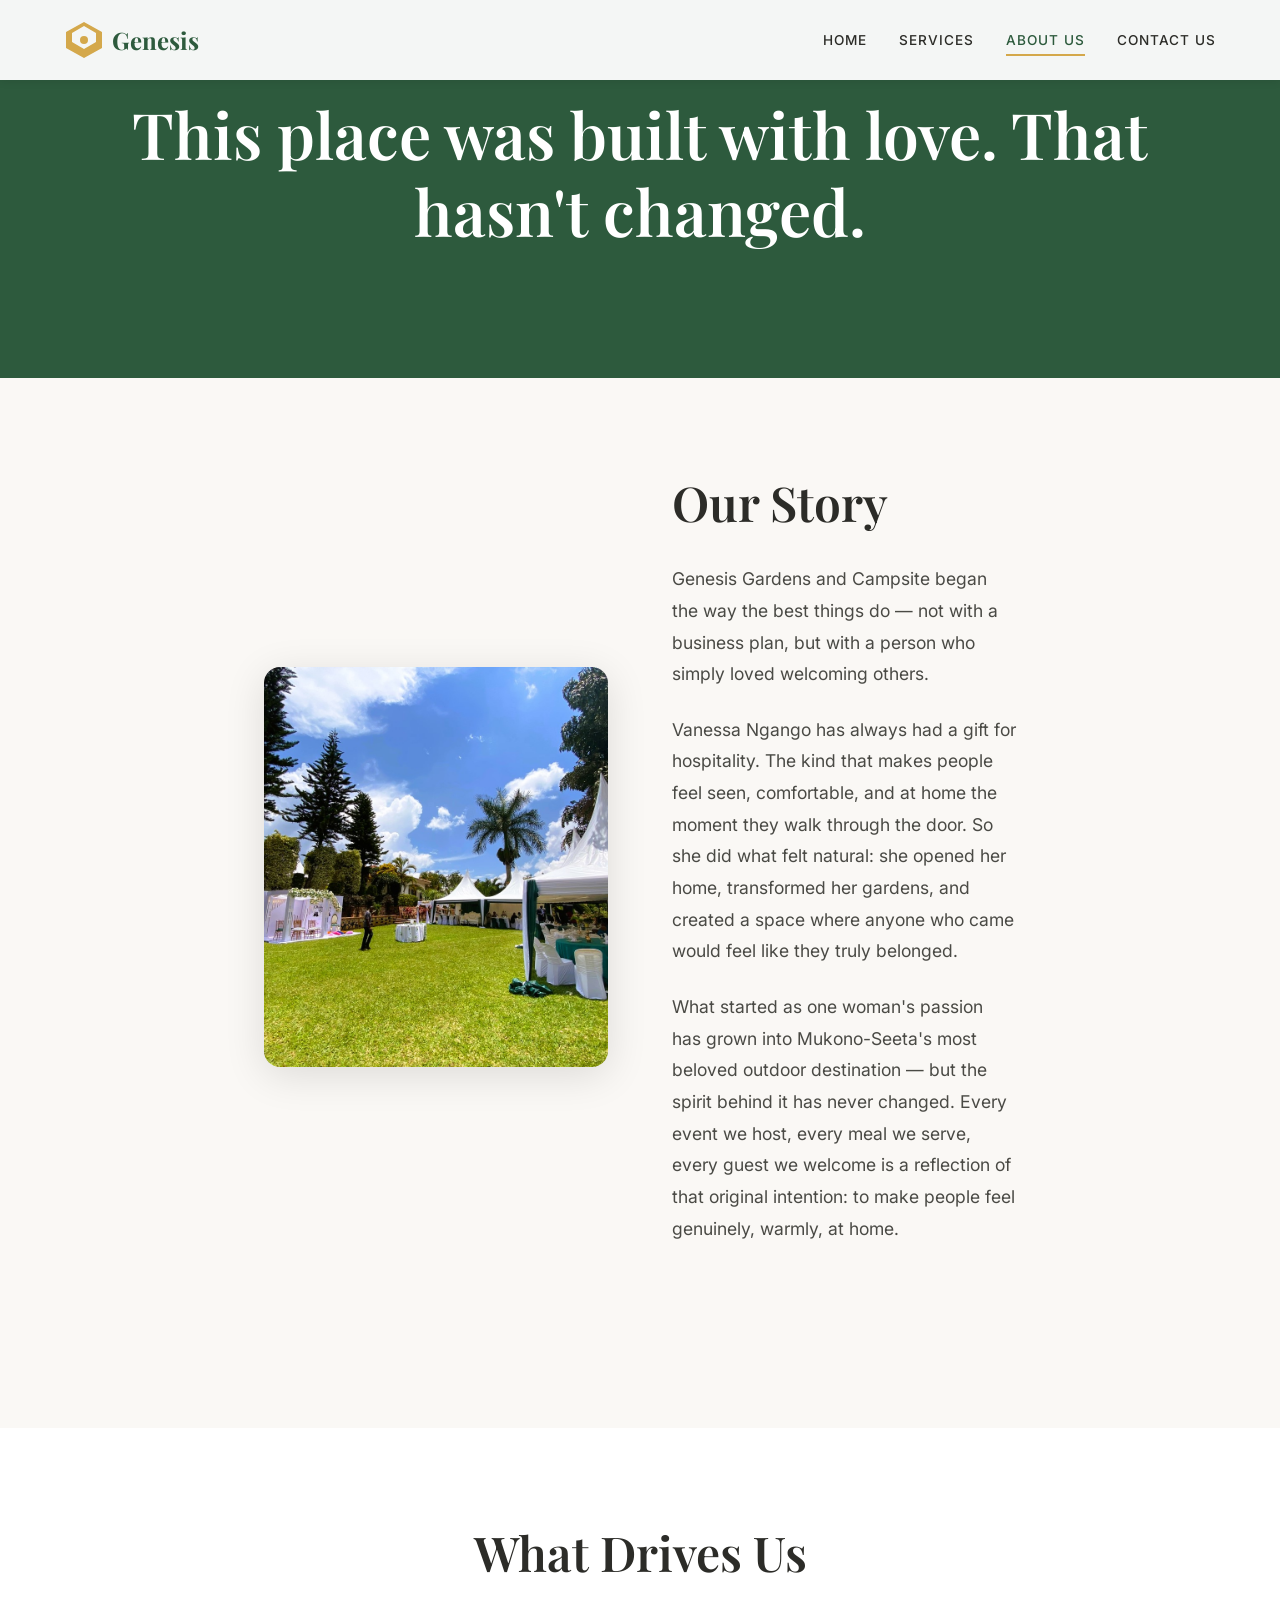
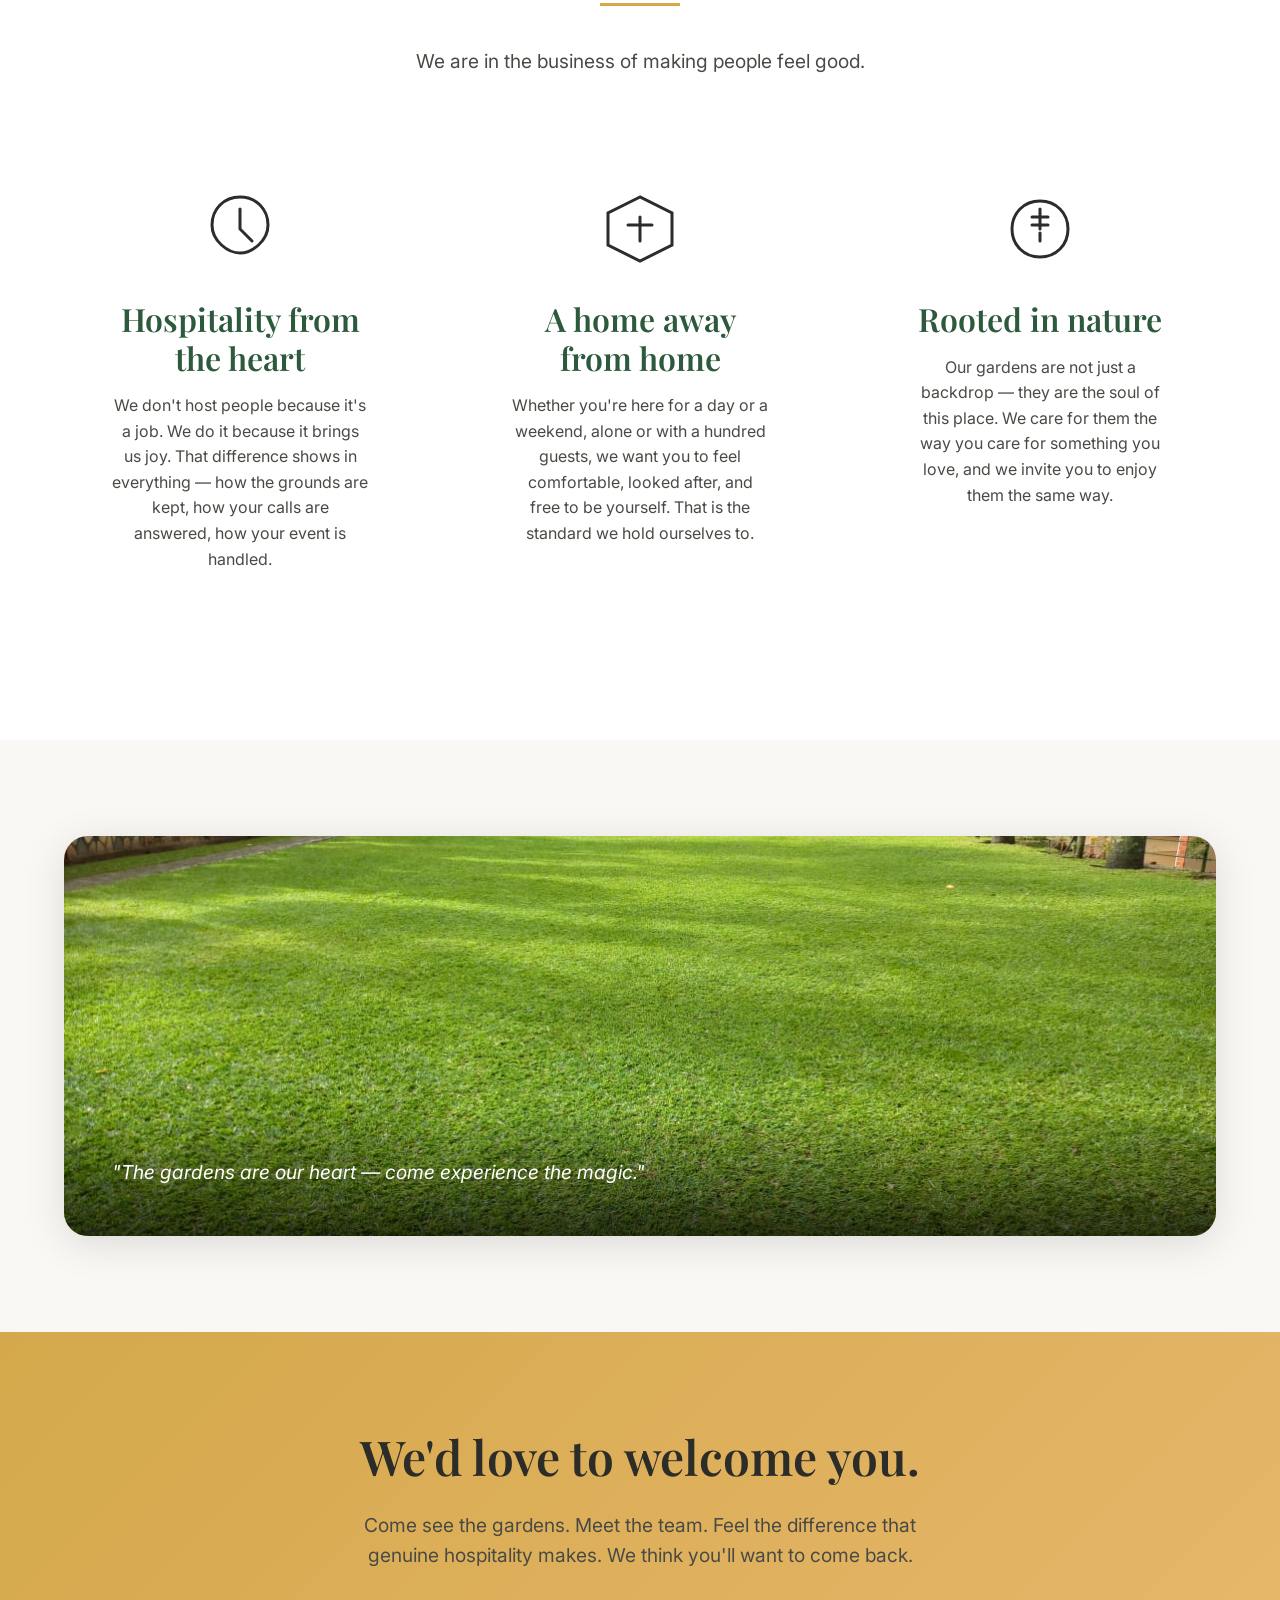
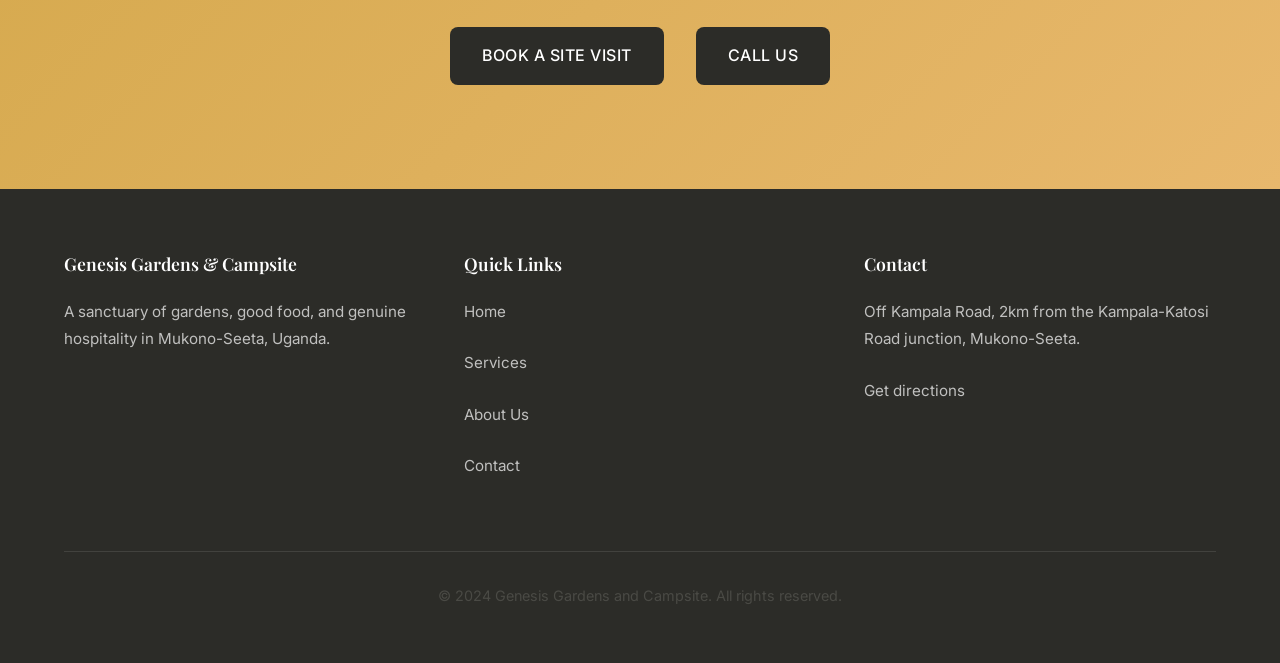
==== about.html @ 187052ef "Initial commit: Genesis Gardens website" ====
<!DOCTYPE html>
<html lang="en">
<head>
  <meta charset="UTF-8">
  <meta name="viewport" content="width=device-width, initial-scale=1.0">
  <meta name="description" content="Learn the story of Genesis Gardens and Campsite - founded by Vanessa Ngango with a passion for genuine hospitality in Mukono-Seeta, Uganda.">
  <title>About Us - Genesis Gardens and Campsite</title>
  
  <!-- Google Fonts -->
  <link rel="preconnect" href="https://fonts.googleapis.com">
  <link rel="preconnect" href="https://fonts.gstatic.com" crossorigin>
  <link href="https://fonts.googleapis.com/css2?family=Inter:wght@300;400;500;600;700&family=Playfair+Display:wght@400;500;600;700&display=swap" rel="stylesheet">
  
  <!-- Stylesheets -->
  <link rel="stylesheet" href="styles.css">
</head>
<body>
  <!-- Navigation -->
  <nav class="navbar">
    <div class="container">
      <a href="index.html" class="logo">
        <svg class="logo-icon" viewBox="0 0 40 40" xmlns="http://www.w3.org/2000/svg">
          <path d="M20 2L2 12v16l18 10 18-10V12L20 2zm0 4l12 7v9l-12 7-12-7v-9l12-7z"/>
          <circle cx="20" cy="20" r="4"/>
        </svg>
        Genesis
      </a>
      
      <button class="mobile-menu-toggle" aria-label="Toggle menu">
        <span></span>
        <span></span>
        <span></span>
      </button>
      
      <ul class="nav-menu">
        <li><a href="index.html" class="nav-link">Home</a></li>
        <li><a href="services.html" class="nav-link">Services</a></li>
        <li><a href="about.html" class="nav-link active">About Us</a></li>
        <li><a href="contact.html" class="nav-link">Contact Us</a></li>
      </ul>
    </div>
  </nav>

  <!-- Page Hero -->
  <section class="about-hero">
    <div class="container">
      <h1>This place was built with love. That hasn't changed.</h1>
    </div>
  </section>

  <!-- Origin Story with Image -->
  <section class="origin-story">
    <div class="container">
      <div style="display: grid; grid-template-columns: 1fr 1fr; gap: var(--space-2xl); align-items: center; margin-bottom: var(--space-2xl);">
        <div>
          <img src="WhatsApp-Image-2023-01-08-at-12.52.32.jpg" alt="Genesis Gardens - Beautiful garden setting" style="width: 100%; height: 400px; object-fit: cover; border-radius: var(--radius-lg); box-shadow: var(--shadow-lg);">
        </div>
        <div>
          <h2 style="margin-bottom: var(--space-lg);">Our Story</h2>
          <p>Genesis Gardens and Campsite began the way the best things do — not with a business plan, but with a person who simply loved welcoming others.</p>
          <p>Vanessa Ngango has always had a gift for hospitality. The kind that makes people feel seen, comfortable, and at home the moment they walk through the door. So she did what felt natural: she opened her home, transformed her gardens, and created a space where anyone who came would feel like they truly belonged.</p>
          <p>What started as one woman's passion has grown into Mukono-Seeta's most beloved outdoor destination — but the spirit behind it has never changed. Every event we host, every meal we serve, every guest we welcome is a reflection of that original intention: to make people feel genuinely, warmly, at home.</p>
        </div>
      </div>
    </div>
  </section>

  <!-- Values Section -->
  <section class="values-section">
    <div class="container">
      <div class="section-heading">
        <h2>What Drives Us</h2>
        <p style="font-size: 1.2rem; color: var(--dark-gray); margin-top: var(--space-sm);">We are in the business of making people feel good.</p>
      </div>
      
      <div class="values-grid">
        <!-- Value 1 -->
        <div class="value-card">
          <svg class="value-icon" viewBox="0 0 80 80" xmlns="http://www.w3.org/2000/svg">
            <path d="M40 8C24 8 12 20 12 36c0 16 16 28 28 28s28-12 28-28C68 20 56 8 40 8z" fill="none" stroke="currentColor" stroke-width="3"/>
            <path d="M40 20v20l12 12" fill="none" stroke="currentColor" stroke-width="3" stroke-linecap="round"/>
          </svg>
          <h3>Hospitality from the heart</h3>
          <p>We don't host people because it's a job. We do it because it brings us joy. That difference shows in everything — how the grounds are kept, how your calls are answered, how your event is handled.</p>
        </div>
        
        <!-- Value 2 -->
        <div class="value-card">
          <svg class="value-icon" viewBox="0 0 80 80" xmlns="http://www.w3.org/2000/svg">
            <path d="M40 8L8 24v32l32 16 32-16V24L40 8z" fill="none" stroke="currentColor" stroke-width="3"/>
            <path d="M40 28v24M28 36h24" fill="none" stroke="currentColor" stroke-width="3" stroke-linecap="round"/>
          </svg>
          <h3>A home away from home</h3>
          <p>Whether you're here for a day or a weekend, alone or with a hundred guests, we want you to feel comfortable, looked after, and free to be yourself. That is the standard we hold ourselves to.</p>
        </div>
        
        <!-- Value 3 -->
        <div class="value-card">
          <svg class="value-icon" viewBox="0 0 80 80" xmlns="http://www.w3.org/2000/svg">
            <path d="M40 12c-16 0-28 12-28 28 0 16 12 28 28 28s28-12 28-28c0-16-12-28-28-28z" fill="none" stroke="currentColor" stroke-width="3"/>
            <path d="M40 20v20M32 28h16M32 36h16M40 44v8" fill="none" stroke="currentColor" stroke-width="3" stroke-linecap="round"/>
          </svg>
          <h3>Rooted in nature</h3>
          <p>Our gardens are not just a backdrop — they are the soul of this place. We care for them the way you care for something you love, and we invite you to enjoy them the same way.</p>
        </div>
      </div>
    </div>
  </section>

  <!-- Additional Image Section -->
  <section class="section">
    <div class="container">
      <div style="position: relative; border-radius: var(--radius-xl); overflow: hidden; box-shadow: var(--shadow-lg);">
        <img src="WhatsApp-Image-2023-03-28-at-17.02.51.jpg" alt="Genesis Gardens beautiful scenery" style="width: 100%; height: 400px; object-fit: cover; display: block;">
        <div style="position: absolute; bottom: 0; left: 0; right: 0; background: linear-gradient(transparent, rgba(0,0,0,0.7)); padding: var(--space-xl); color: white;">
          <p style="color: white; font-size: 1.2rem; font-style: italic; margin: 0;">"The gardens are our heart — come experience the magic."</p>
        </div>
      </div>
    </div>
  </section>

  <!-- Closing CTA -->
  <section class="cta-banner">
    <div class="container container-narrow">
      <h2>We'd love to welcome you.</h2>
      <p>Come see the gardens. Meet the team. Feel the difference that genuine hospitality makes. We think you'll want to come back.</p>
      <div class="btn-group">
        <a href="contact.html" class="btn">Book a site visit</a>
        <a href="contact.html" class="btn">Call us</a>
      </div>
    </div>
  </section>

  <!-- Footer -->
  <footer class="footer">
    <div class="container">
      <div class="footer-content">
        <div class="footer-section">
          <h4>Genesis Gardens & Campsite</h4>
          <p>A sanctuary of gardens, good food, and genuine hospitality in Mukono-Seeta, Uganda.</p>
        </div>
        
        <div class="footer-section">
          <h4>Quick Links</h4>
          <p><a href="index.html">Home</a></p>
          <p><a href="services.html">Services</a></p>
          <p><a href="about.html">About Us</a></p>
          <p><a href="contact.html">Contact</a></p>
        </div>
        
        <div class="footer-section">
          <h4>Contact</h4>
          <p>Off Kampala Road, 2km from the Kampala-Katosi Road junction, Mukono-Seeta.</p>
          <p><a href="contact.html">Get directions</a></p>
        </div>
      </div>
      
      <div class="footer-bottom">
        <p>&copy; 2024 Genesis Gardens and Campsite. All rights reserved.</p>
      </div>
    </div>
  </footer>

  <!-- JavaScript -->
  <script src="script.js"></script>
</body>
</html>
---- styles.css ----
/* ==========================================
   GENESIS GARDENS & CAMPSITE
   Main Stylesheet - Nature-Inspired Design
   ========================================== */

/* CSS Variables - Design System */
:root {
  /* Primary Colors - Nature Palette */
  --primary-green: #2d5a3d;
  --primary-green-light: #3a7a52;
  --primary-green-dark: #1e3d2a;
  --accent-gold: #d4a84b;
  --accent-warm: #e8b86d;
  --accent-cream: #f5f0e8;
  
  /* Neutrals */
  --white: #ffffff;
  --off-white: #faf8f5;
  --light-gray: #e8e4df;
  --medium-gray: #9a9590;
  --dark-gray: #4a4a45;
  --charcoal: #2c2c28;
  --black: #1a1a18;
  
  /* Typography */
  --font-primary: 'Playfair Display', Georgia, serif;
  --font-secondary: 'Inter', -apple-system, sans-serif;
  
  /* Spacing */
  --space-xs: 0.5rem;
  --space-sm: 1rem;
  --space-md: 1.5rem;
  --space-lg: 2rem;
  --space-xl: 3rem;
  --space-2xl: 4rem;
  --space-3xl: 6rem;
  
  /* Transitions */
  --transition-fast: 0.2s ease;
  --transition-normal: 0.3s ease;
  --transition-slow: 0.5s ease;
  
  /* Shadows */
  --shadow-sm: 0 2px 8px rgba(0,0,0,0.08);
  --shadow-md: 0 4px 20px rgba(0,0,0,0.1);
  --shadow-lg: 0 8px 40px rgba(0,0,0,0.12);
  
  /* Border Radius */
  --radius-sm: 4px;
  --radius-md: 8px;
  --radius-lg: 16px;
  --radius-xl: 24px;
}

/* Reset & Base Styles */
*, *::before, *::after {
  box-sizing: border-box;
  margin: 0;
  padding: 0;
}

html {
  scroll-behavior: smooth;
  font-size: 16px;
}

body {
  font-family: var(--font-secondary);
  font-weight: 400;
  line-height: 1.6;
  color: var(--charcoal);
  background-color: var(--off-white);
  overflow-x: hidden;
}

/* Typography */
h1, h2, h3, h4, h5, h6 {
  font-family: var(--font-primary);
  font-weight: 600;
  line-height: 1.2;
  color: var(--charcoal);
  margin-bottom: var(--space-md);
}

h1 { font-size: clamp(2.5rem, 5vw, 4rem); }
h2 { font-size: clamp(2rem, 4vw, 3rem); }
h3 { font-size: clamp(1.5rem, 3vw, 2rem); }
h4 { font-size: 1.25rem; }

p {
  margin-bottom: var(--space-md);
  color: var(--dark-gray);
}

a {
  color: var(--primary-green);
  text-decoration: none;
  transition: color var(--transition-fast);
}

a:hover {
  color: var(--primary-green-light);
}

/* Image Styles */
.service-img {
  width: 100%;
  height: 300px;
  object-fit: cover;
  border-radius: var(--radius-lg);
  margin-bottom: var(--space-lg);
}

/* Utility Classes */
.container {
  width: 100%;
  max-width: 1200px;
  margin: 0 auto;
  padding: 0 var(--space-md);
}

.margin-top-lg {
  margin-top: var(--space-lg);
}

.container-narrow {
  max-width: 800px;
}

.text-center { text-align: center; }
.text-left { text-align: left; }
.text-right { text-align: right; }

/* Buttons */
.btn {
  display: inline-flex;
  align-items: center;
  justify-content: center;
  padding: var(--space-sm) var(--space-lg);
  font-family: var(--font-secondary);
  font-size: 1rem;
  font-weight: 500;
  text-transform: uppercase;
  letter-spacing: 0.5px;
  border: none;
  border-radius: var(--radius-md);
  cursor: pointer;
  transition: all var(--transition-normal);
  text-decoration: none;
}

.btn-primary {
  background: var(--primary-green);
  color: var(--white);
}

.btn-primary:hover {
  background: var(--primary-green-light);
  transform: translateY(-2px);
  box-shadow: var(--shadow-md);
}

.btn-secondary {
  background: transparent;
  color: var(--primary-green);
  border: 2px solid var(--primary-green);
}

.btn-secondary:hover {
  background: var(--primary-green);
  color: var(--white);
}

.btn-outline {
  background: transparent;
  color: var(--white);
  border: 2px solid var(--white);
}

.btn-outline:hover {
  background: var(--white);
  color: var(--primary-green);
}

.btn-lg {
  padding: var(--space-md) var(--space-xl);
  font-size: 1.1rem;
}

.btn-group {
  display: flex;
  gap: var(--space-sm);
  flex-wrap: wrap;
  justify-content: center;
}

/* Navigation */
.navbar {
  position: fixed;
  top: 0;
  left: 0;
  right: 0;
  z-index: 1000;
  background: rgba(255, 255, 255, 0.95);
  backdrop-filter: blur(10px);
  -webkit-backdrop-filter: blur(10px);
  box-shadow: var(--shadow-sm);
  transition: all var(--transition-normal);
}

.navbar.scrolled {
  box-shadow: var(--shadow-md);
}

.navbar .container {
  display: flex;
  align-items: center;
  justify-content: space-between;
  height: 80px;
}

.logo {
  font-family: var(--font-primary);
  font-size: 1.5rem;
  font-weight: 700;
  color: var(--primary-green);
  text-decoration: none;
  display: flex;
  align-items: center;
  gap: var(--space-xs);
}

.logo-icon {
  width: 40px;
  height: 40px;
  fill: var(--accent-gold);
}

.nav-menu {
  display: flex;
  list-style: none;
  gap: var(--space-lg);
}

.nav-link {
  font-weight: 500;
  color: var(--charcoal);
  text-transform: uppercase;
  font-size: 0.85rem;
  letter-spacing: 1px;
  padding: var(--space-xs) 0;
  position: relative;
  transition: color var(--transition-fast);
}

.nav-link::after {
  content: '';
  position: absolute;
  bottom: 0;
  left: 0;
  width: 0;
  height: 2px;
  background: var(--accent-gold);
  transition: width var(--transition-normal);
}

.nav-link:hover,
.nav-link.active {
  color: var(--primary-green);
}

.nav-link:hover::after,
.nav-link.active::after {
  width: 100%;
}

.mobile-menu-toggle {
  display: none;
  flex-direction: column;
  gap: 5px;
  background: none;
  border: none;
  cursor: pointer;
  padding: var(--space-xs);
}

.mobile-menu-toggle span {
  width: 25px;
  height: 2px;
  background: var(--charcoal);
  transition: all var(--transition-fast);
}

/* Hero Section */
.hero {
  position: relative;
  min-height: 100vh;
  display: flex;
  align-items: center;
  justify-content: center;
  background: linear-gradient(135deg, var(--primary-green-dark) 0%, var(--primary-green) 50%, var(--primary-green-light) 100%);
  overflow: hidden;
}

.hero::before {
  content: '';
  position: absolute;
  top: 0;
  left: 0;
  right: 0;
  bottom: 0;
  background-image: url("data:image/svg+xml,%3Csvg width='60' height='60' viewBox='0 0 60 60' xmlns='http://www.w3.org/2000/svg'%3E%3Cg fill='none' fill-rule='evenodd'%3E%3Cg fill='%23ffffff' fill-opacity='0.05'%3E%3Cpath d='M36 34v-4h-2v4h-4v2h4v4h2v-4h4v-2h-4zm0-30V0h-2v4h-4v2h4v4h2V6h4V4h-4zM6 34v-4H4v4H0v2h4v4h2v-4h4v-2H6zM6 4V0H4v4H0v2h4v4h2V6h4V4H6z'/%3E%3C/g%3E%3C/g%3E%3C/svg%3E");
  opacity: 0.3;
  z-index: 1;
}

.hero-bg-image {
  position: absolute;
  top: 0;
  left: 0;
  right: 0;
  bottom: 0;
  background-size: cover;
  background-position: center;
  background-repeat: no-repeat;
  z-index: 0;
}

.hero-content {
  position: relative;
  z-index: 2;
  text-align: center;
  color: var(--white);
  padding: var(--space-lg);
  max-width: 900px;
}

.hero-headline {
  font-size: clamp(2.5rem, 6vw, 4.5rem);
  margin-bottom: var(--space-md);
  text-shadow: 0 2px 20px rgba(0,0,0,0.2);
  animation: fadeInUp 0.8s ease-out;
  color: var(--white);
}

.hero-subheadline {
  font-size: clamp(1.1rem, 2vw, 1.5rem);
  font-weight: 300;
  max-width: 700px;
  margin: 0 auto var(--space-xl);
  line-height: 1.6;
  opacity: 0.95;
  animation: fadeInUp 0.8s ease-out 0.2s both;
  color: var(--white);
}

.hero-cta {
  display: flex;
  gap: var(--space-md);
  justify-content: center;
  flex-wrap: wrap;
  animation: fadeInUp 0.8s ease-out 0.4s both;
}

/* Section Styles */
.section {
  padding: var(--space-3xl) 0;
}

.section-alt {
  background: var(--white);
}

.section-heading {
  text-align: center;
  margin-bottom: var(--space-2xl);
  position: relative;
}

.section-heading h2 {
  display: inline-block;
  position: relative;
  padding-bottom: var(--space-md);
}

.section-heading h2::after {
  content: '';
  position: absolute;
  bottom: 0;
  left: 50%;
  transform: translateX(-50%);
  width: 80px;
  height: 3px;
  background: var(--accent-gold);
}

/* Cards */
.card {
  background: var(--white);
  border-radius: var(--radius-lg);
  padding: var(--space-xl);
  box-shadow: var(--shadow-sm);
  transition: all var(--transition-normal);
  height: 100%;
}

.card-narrow {
  max-width: 900px;
  margin: 0 auto;
}

.card:hover {
  transform: translateY(-8px);
  box-shadow: var(--shadow-lg);
}

.card-icon {
  width: 64px;
  height: 64px;
  margin-bottom: var(--space-md);
  fill: var(--accent-gold);
}

.card-title {
  font-size: 1.5rem;
  margin-bottom: var(--space-sm);
  color: var(--primary-green);
}

.card-text {
  color: var(--dark-gray);
  line-height: 1.7;
}

/* Testimonials */
.testimonials {
  background: var(--primary-green);
  color: var(--white);
}

.testimonials .section-heading h2 {
  color: var(--white);
}

.testimonials-grid {
  display: grid;
  grid-template-columns: repeat(auto-fit, minmax(300px, 1fr));
  gap: var(--space-lg);
  margin-top: var(--space-2xl);
}

.testimonial-card {
  background: rgba(255, 255, 255, 0.1);
  backdrop-filter: blur(10px);
  -webkit-backdrop-filter: blur(10px);
  border: 1px solid rgba(255, 255, 255, 0.2);
  border-radius: var(--radius-lg);
  padding: var(--space-xl);
  color: var(--white);
}

.testimonial-text {
  font-size: 1.1rem;
  font-style: italic;
  line-height: 1.7;
  margin-bottom: var(--space-md);
  position: relative;
  padding-left: var(--space-lg);
}

.testimonial-text::before {
  content: '"';
  position: absolute;
  left: 0;
  top: -10px;
  font-size: 3rem;
  font-family: var(--font-primary);
  color: var(--accent-gold);
  opacity: 0.6;
}

.testimonial-author {
  font-weight: 600;
  color: var(--accent-warm);
  font-size: 0.95rem;
}

/* CTA Banner */
.cta-banner {
  background: linear-gradient(135deg, var(--accent-gold) 0%, var(--accent-warm) 100%);
  color: var(--charcoal);
  text-align: center;
  padding: var(--space-3xl) 0;
}

.cta-banner h2 {
  color: var(--charcoal);
  margin-bottom: var(--space-md);
}

.cta-banner p {
  font-size: 1.2rem;
  max-width: 600px;
  margin: 0 auto var(--space-xl);
  color: var(--dark-gray);
}

.cta-banner .btn {
  background: var(--charcoal);
  color: var(--white);
  margin: var(--space-xs);
}

.cta-banner .btn:hover {
  background: var(--black);
}

/* Service Detail Page */
.service-hero {
  background: var(--primary-green);
  color: var(--white);
  padding: var(--space-3xl) 0;
  text-align: center;
}

.service-hero h1 {
  color: var(--white);
  margin-bottom: var(--space-md);
}

.service-hero p {
  color: rgba(255, 255, 255, 0.9);
  font-size: 1.2rem;
  max-width: 700px;
  margin: 0 auto;
}

.service-content {
  padding: var(--space-3xl) 0;
}

.service-section {
  margin-bottom: var(--space-3xl);
}

.service-section h3 {
  color: var(--primary-green);
  margin-bottom: var(--space-lg);
  position: relative;
  padding-left: var(--space-lg);
}

.service-section h3::before {
  content: '';
  position: absolute;
  left: 0;
  top: 50%;
  transform: translateY(-50%);
  width: 4px;
  height: 100%;
  background: var(--accent-gold);
  border-radius: 2px;
}

.feature-list {
  list-style: none;
  display: grid;
  grid-template-columns: repeat(auto-fit, minmax(250px, 1fr));
  gap: var(--space-md);
  margin-top: var(--space-lg);
}

.feature-list li {
  display: flex;
  align-items: center;
  gap: var(--space-sm);
  color: var(--dark-gray);
}

.feature-list li::before {
  content: '✓';
  display: flex;
  align-items: center;
  justify-content: center;
  width: 24px;
  height: 24px;
  background: var(--accent-gold);
  color: var(--white);
  border-radius: 50%;
  font-size: 0.8rem;
  font-weight: bold;
  flex-shrink: 0;
}

/* About Page */
.about-hero {
  background: var(--primary-green);
  color: var(--white);
  padding: var(--space-3xl) 0;
  text-align: center;
}

.about-hero h1 {
  color: var(--white);
  margin-bottom: var(--space-lg);
}

.origin-story {
  padding: var(--space-3xl) 0;
  max-width: 800px;
  margin: 0 auto;
}

.origin-story p {
  font-size: 1.1rem;
  line-height: 1.8;
  color: var(--dark-gray);
}

.values-section {
  background: var(--white);
  padding: var(--space-3xl) 0;
}

.values-grid {
  display: grid;
  grid-template-columns: repeat(auto-fit, minmax(280px, 1fr));
  gap: var(--space-xl);
  margin-top: var(--space-2xl);
}

.value-card {
  text-align: center;
  padding: var(--space-xl);
}

.value-icon {
  width: 80px;
  height: 80px;
  margin: 0 auto var(--space-md);
  fill: var(--accent-gold);
}

.value-card h3 {
  color: var(--primary-green);
  margin-bottom: var(--space-sm);
}

/* Contact Page */
.contact-hero {
  background: var(--primary-green);
  color: var(--white);
  padding: var(--space-3xl) 0;
  text-align: center;
}

.contact-content {
  padding: var(--space-3xl) 0;
}

.contact-grid {
  display: grid;
  grid-template-columns: repeat(auto-fit, minmax(250px, 1fr));
  gap: var(--space-lg);
  margin-bottom: var(--space-3xl);
}

.contact-card {
  background: var(--white);
  padding: var(--space-xl);
  border-radius: var(--radius-lg);
  text-align: center;
  box-shadow: var(--shadow-sm);
  transition: all var(--transition-normal);
}

.contact-card:hover {
  transform: translateY(-4px);
  box-shadow: var(--shadow-md);
}

.contact-icon {
  width: 48px;
  height: 48px;
  margin-bottom: var(--space-md);
  fill: var(--primary-green);
}

.contact-card h4 {
  margin-bottom: var(--space-xs);
  color: var(--charcoal);
}

.contact-card p {
  color: var(--dark-gray);
  margin-bottom: 0;
}

.contact-card a {
  color: var(--primary-green);
  font-weight: 500;
}

/* Form Styles */
.contact-form {
  background: var(--white);
  padding: var(--space-2xl);
  border-radius: var(--radius-lg);
  box-shadow: var(--shadow-md);
  max-width: 700px;
  margin: 0 auto;
}

.form-group {
  margin-bottom: var(--space-lg);
}

.form-label {
  display: block;
  margin-bottom: var(--space-xs);
  font-weight: 500;
  color: var(--charcoal);
}

.form-input,
.form-textarea,
.form-select {
  width: 100%;
  padding: var(--space-sm) var(--space-md);
  border: 2px solid var(--light-gray);
  border-radius: var(--radius-md);
  font-family: var(--font-secondary);
  font-size: 1rem;
  transition: all var(--transition-fast);
  background: var(--white);
}

.form-input:focus,
.form-textarea:focus,
.form-select:focus {
  outline: none;
  border-color: var(--primary-green);
  box-shadow: 0 0 0 3px rgba(45, 90, 61, 0.1);
}

.form-textarea {
  resize: vertical;
  min-height: 120px;
}

.form-select {
  cursor: pointer;
}

.form-submit {
  width: 100%;
  padding: var(--space-md);
  font-size: 1.1rem;
}

/* Footer */
.footer {
  background: var(--charcoal);
  color: var(--white);
  padding: var(--space-2xl) 0 var(--space-lg);
}

.footer-content {
  display: grid;
  grid-template-columns: repeat(auto-fit, minmax(200px, 1fr));
  gap: var(--space-xl);
  margin-bottom: var(--space-xl);
}

.footer-section h4 {
  color: var(--white);
  margin-bottom: var(--space-md);
  font-size: 1.1rem;
}

.footer-section p,
.footer-section a {
  color: rgba(255, 255, 255, 0.7);
  font-size: 0.95rem;
  line-height: 1.8;
}

.footer-section a:hover {
  color: var(--accent-warm);
}

.footer-bottom {
  text-align: center;
  padding-top: var(--space-lg);
  border-top: 1px solid rgba(255, 255, 255, 0.1);
  color: rgba(255, 255, 255, 0.5);
  font-size: 0.9rem;
}

/* Animations */
@keyframes fadeInUp {
  from {
    opacity: 0;
    transform: translateY(30px);
  }
  to {
    opacity: 1;
    transform: translateY(0);
  }
}

@keyframes fadeIn {
  from { opacity: 0; }
  to { opacity: 1; }
}

.fade-in {
  animation: fadeIn 0.6s ease-out;
}

/* Responsive Design */
@media (max-width: 768px) {
  .mobile-menu-toggle {
    display: flex;
  }
  
  .nav-menu {
    position: fixed;
    top: 80px;
    left: 0;
    right: 0;
    background: var(--white);
    flex-direction: column;
    padding: var(--space-lg);
    gap: var(--space-md);
    box-shadow: var(--shadow-lg);
    transform: translateY(-100%);
    opacity: 0;
    visibility: hidden;
    transition: all var(--transition-normal);
  }
  
  .nav-menu.active {
    transform: translateY(0);
    opacity: 1;
    visibility: visible;
  }
  
  .hero-cta {
    flex-direction: column;
    align-items: center;
  }
  
  .btn-group {
    flex-direction: column;
    width: 100%;
  }
  
  .btn-group .btn {
    width: 100%;
  }
  
  .section {
    padding: var(--space-2xl) 0;
  }
  
  .contact-form {
    padding: var(--space-lg);
  }
}

@media (max-width: 480px) {
  :root {
    --space-lg: 1.5rem;
    --space-xl: 2rem;
    --space-2xl: 2.5rem;
    --space-3xl: 3rem;
  }
  
  .hero-headline {
    font-size: 2rem;
  }
  
  .card {
    padding: var(--space-lg);
  }
}

/* Smooth Scrolling for anchor links */
html {
  scroll-padding-top: 80px;
}

/* Card Images */
.card img {
  transition: transform var(--transition-normal);
}

.card:hover img {
  transform: scale(1.05);
}

/* Section Dividers */
.section-divider {
  height: 100px;
  background: linear-gradient(135deg, var(--primary-green) 0%, var(--accent-gold) 100%);
  position: relative;
}

/* Image Overlays */
.img-overlay {
  position: relative;
}

.img-overlay::after {
  content: '';
  position: absolute;
  bottom: 0;
  left: 0;
  right: 0;
  height: 50%;
  background: linear-gradient(transparent, rgba(0,0,0,0.3));
  pointer-events: none;
  border-radius: var(--radius-lg);
}

/* Lead text */
.lead {
  font-size: 1.25rem;
  line-height: 1.8;
  color: var(--dark-gray);
}

/* Responsive images */
@media (max-width: 768px) {
  .card img {
    height: 200px;
  }
  
  .service-content .card img {
    height: 250px;
  }
}
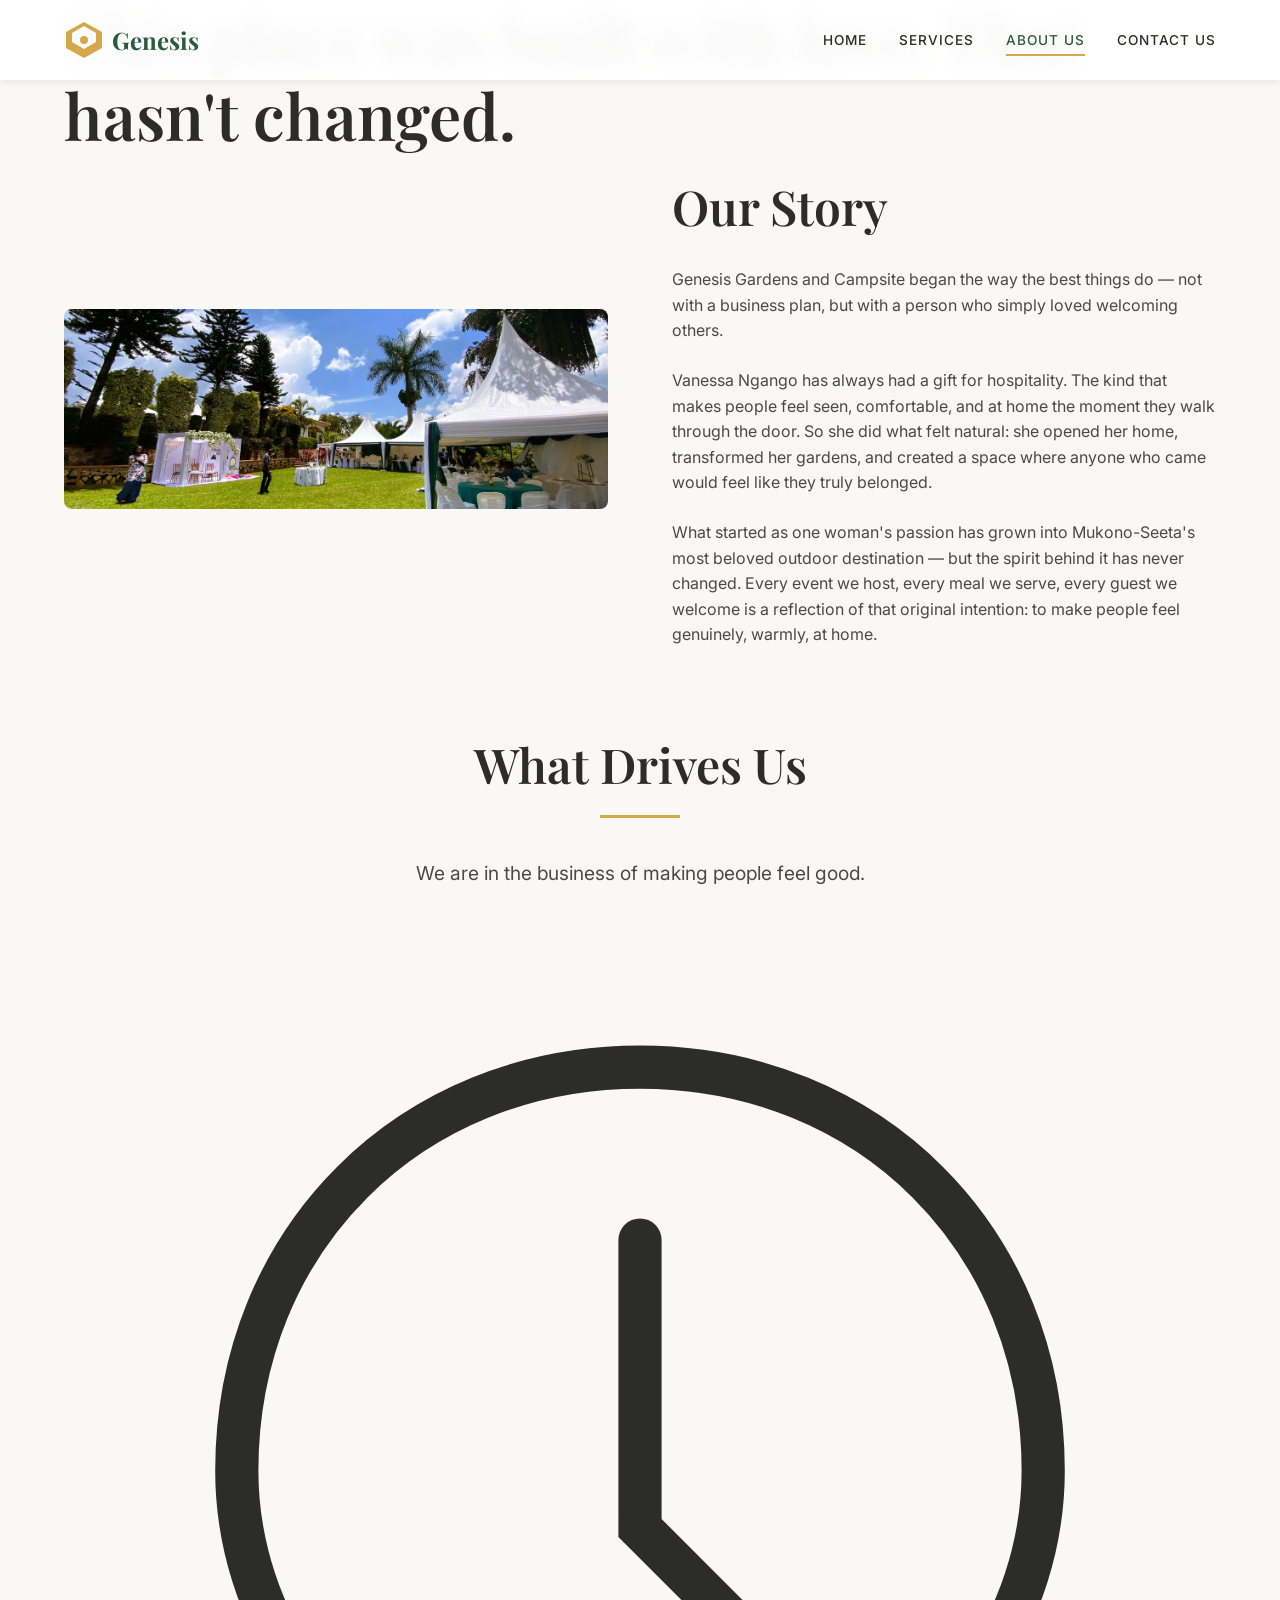
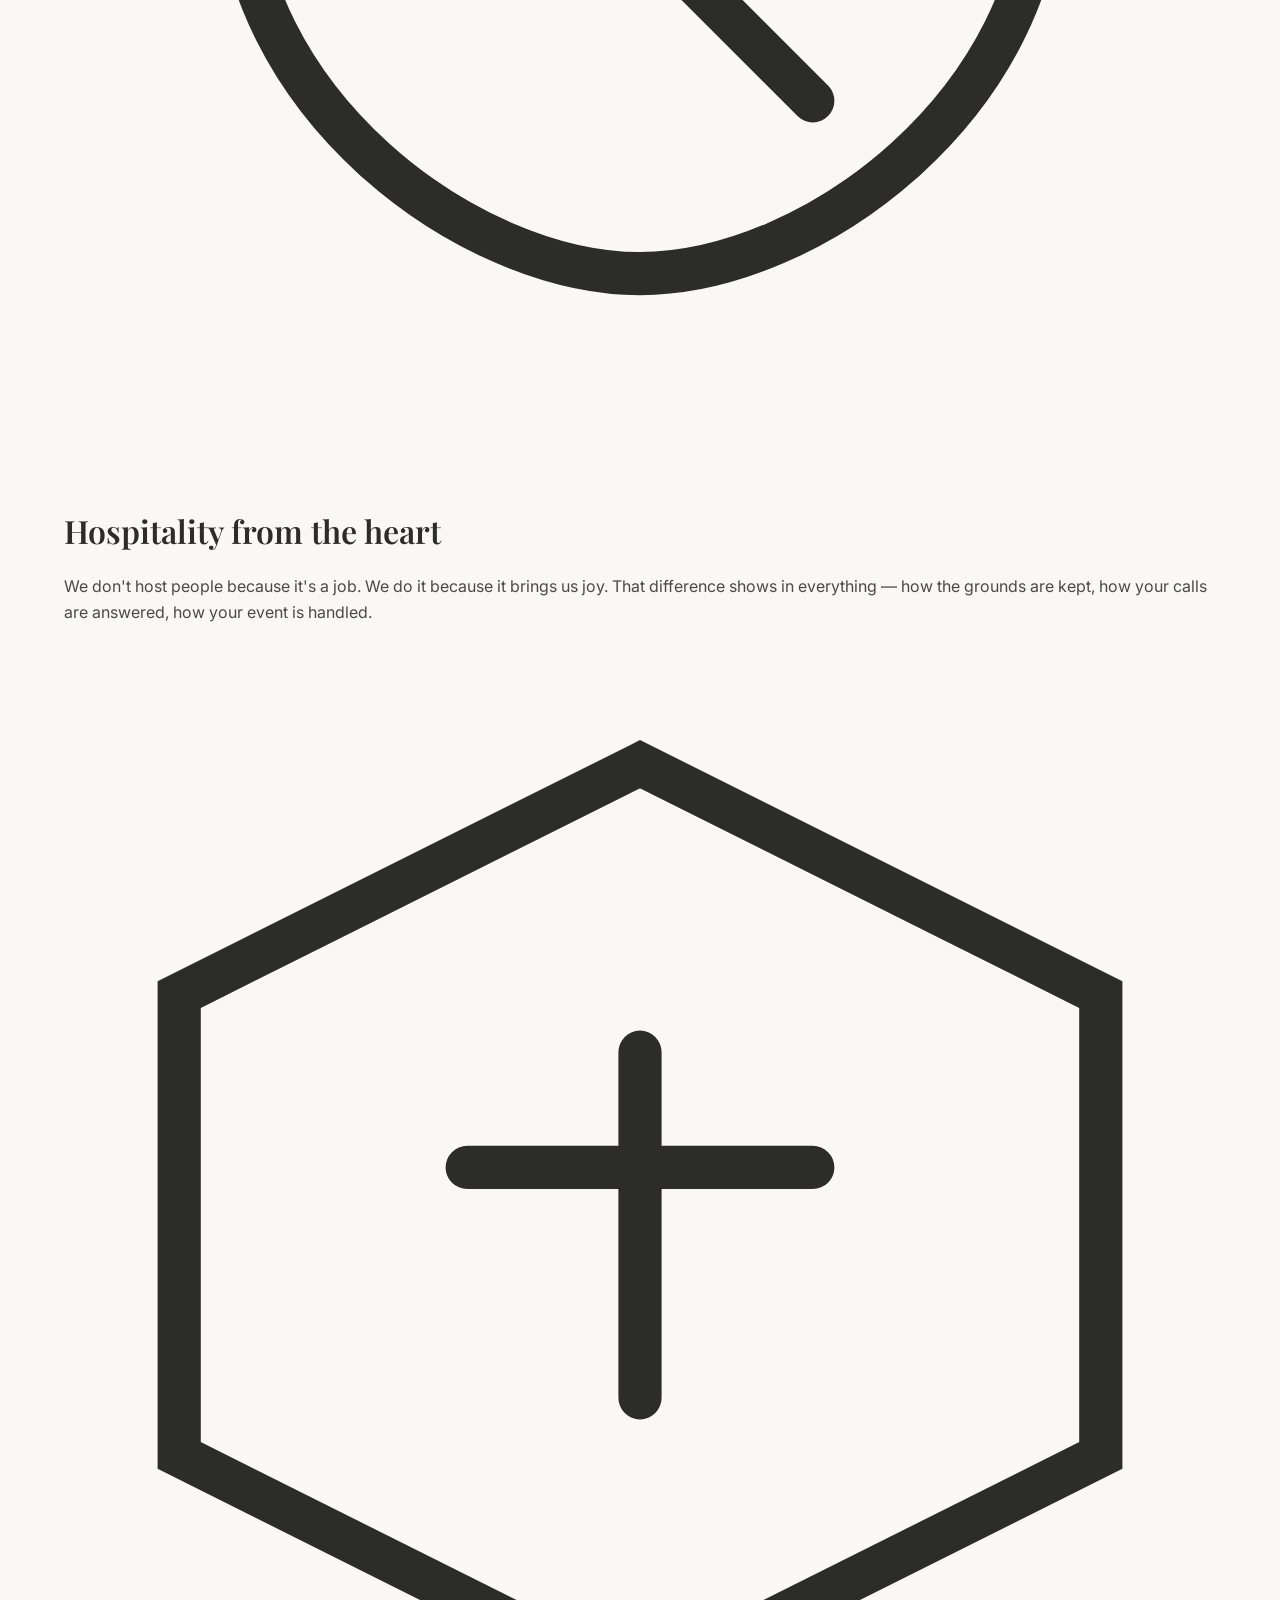
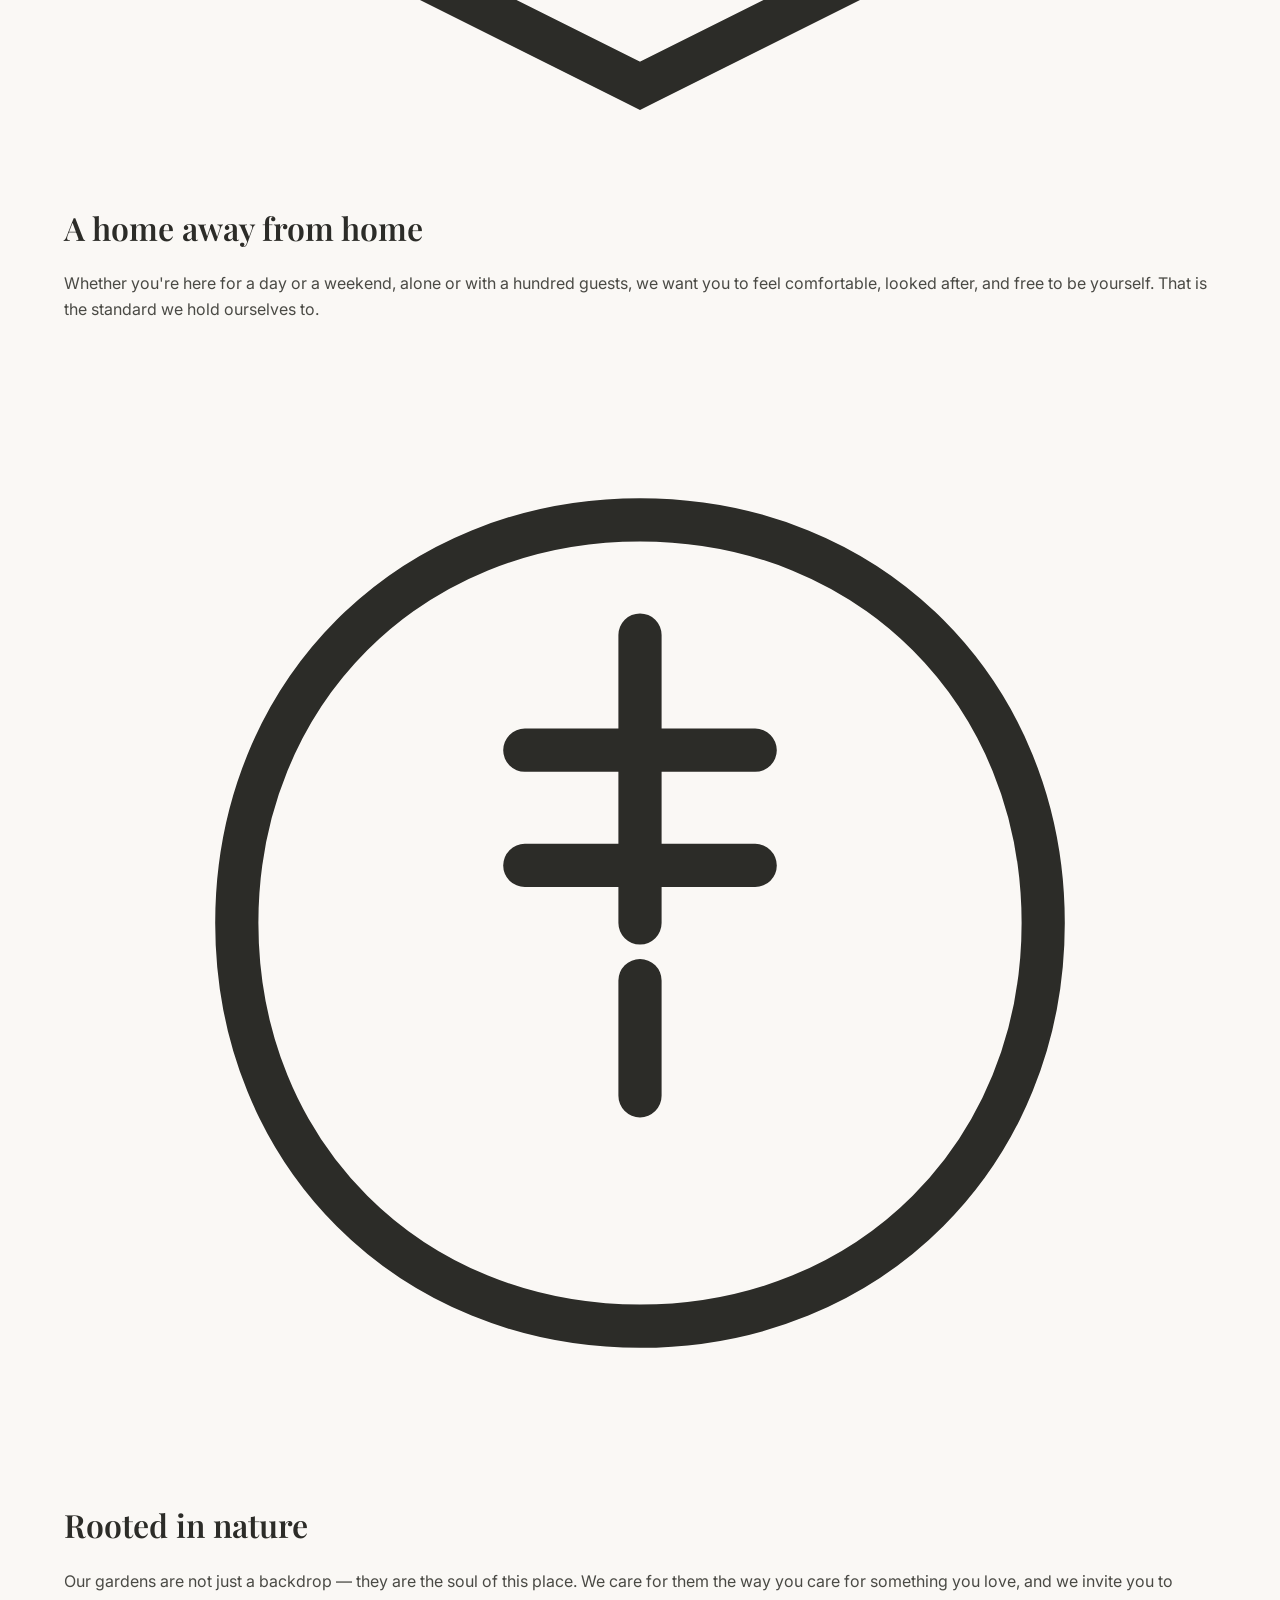
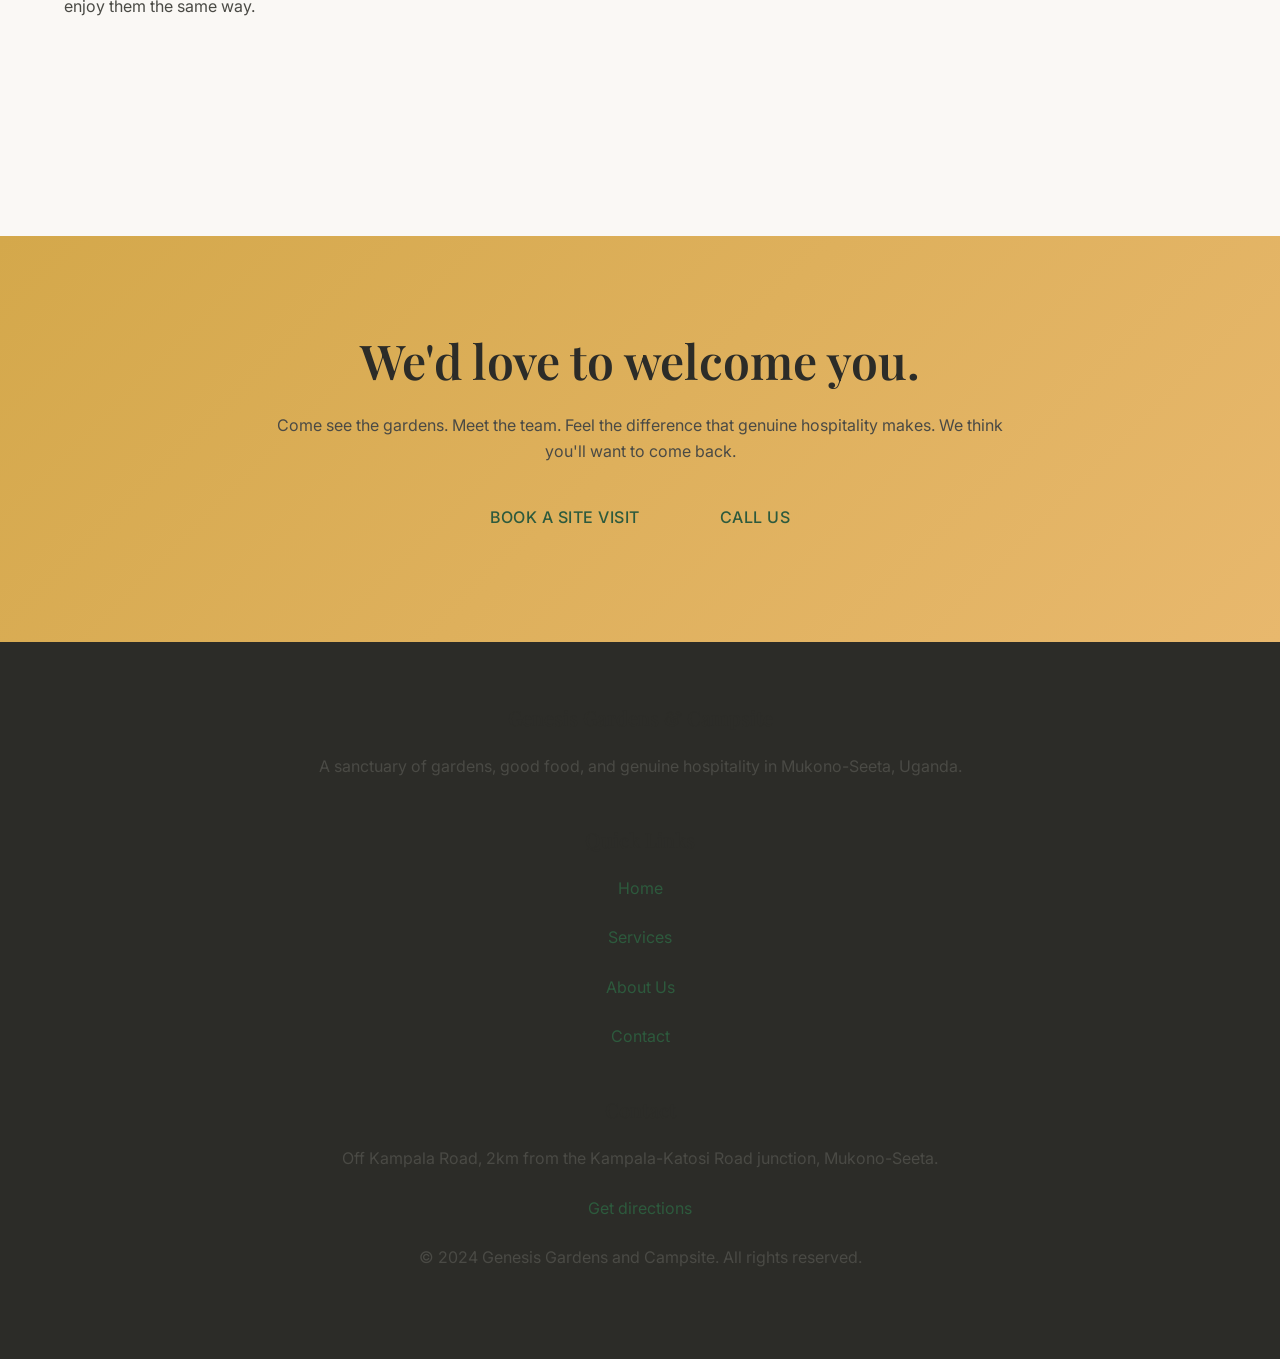
==== commit 16fe8590: "updating css" ====
--- a/about.html
+++ b/about.html
@@ -51,12 +51,12 @@
   <!-- Origin Story with Image -->
   <section class="origin-story">
     <div class="container">
-      <div style="display: grid; grid-template-columns: 1fr 1fr; gap: var(--space-2xl); align-items: center; margin-bottom: var(--space-2xl);">
+      <div class="section-grid">
         <div>
-          <img src="WhatsApp-Image-2023-01-08-at-12.52.32.jpg" alt="Genesis Gardens - Beautiful garden setting" style="width: 100%; height: 400px; object-fit: cover; border-radius: var(--radius-lg); box-shadow: var(--shadow-lg);">
+          <img src="WhatsApp-Image-2023-01-08-at-12.52.32.jpg" alt="Genesis Gardens - Beautiful garden setting" class="card-img">
         </div>
         <div>
-          <h2 style="margin-bottom: var(--space-lg);">Our Story</h2>
+          <h2 class="section-heading-title">Our Story</h2>
           <p>Genesis Gardens and Campsite began the way the best things do — not with a business plan, but with a person who simply loved welcoming others.</p>
           <p>Vanessa Ngango has always had a gift for hospitality. The kind that makes people feel seen, comfortable, and at home the moment they walk through the door. So she did what felt natural: she opened her home, transformed her gardens, and created a space where anyone who came would feel like they truly belonged.</p>
           <p>What started as one woman's passion has grown into Mukono-Seeta's most beloved outdoor destination — but the spirit behind it has never changed. Every event we host, every meal we serve, every guest we welcome is a reflection of that original intention: to make people feel genuinely, warmly, at home.</p>
@@ -70,7 +70,7 @@
     <div class="container">
       <div class="section-heading">
         <h2>What Drives Us</h2>
-        <p style="font-size: 1.2rem; color: var(--dark-gray); margin-top: var(--space-sm);">We are in the business of making people feel good.</p>
+        <p class="section-description">We are in the business of making people feel good.</p>
       </div>
       
       <div class="values-grid">
@@ -110,10 +110,10 @@
   <!-- Additional Image Section -->
   <section class="section">
     <div class="container">
-      <div style="position: relative; border-radius: var(--radius-xl); overflow: hidden; box-shadow: var(--shadow-lg);">
-        <img src="WhatsApp-Image-2023-03-28-at-17.02.51.jpg" alt="Genesis Gardens beautiful scenery" style="width: 100%; height: 400px; object-fit: cover; display: block;">
-        <div style="position: absolute; bottom: 0; left: 0; right: 0; background: linear-gradient(transparent, rgba(0,0,0,0.7)); padding: var(--space-xl); color: white;">
-          <p style="color: white; font-size: 1.2rem; font-style: italic; margin: 0;">"The gardens are our heart — come experience the magic."</p>
+      
+        
+        
+          
         </div>
       </div>
     </div>
--- a/styles.css
+++ b/styles.css
@@ -111,6 +111,45 @@
   margin-bottom: var(--space-lg);
 }
 
+/* Card Image Styles */
+.card-img {
+  width: 100%;
+  height: 200px;
+  object-fit: cover;
+  border-radius: var(--radius-md);
+  margin-bottom: var(--space-md);
+}
+
+/* Hero Background Image */
+.hero-bg-image {
+  position: absolute;
+  top: 0;
+  left: 0;
+  right: 0;
+  bottom: 0;
+  background-size: cover;
+  background-position: center;
+  background-repeat: no-repeat;
+  z-index: 0;
+}
+
+/* Grid Container for Services */
+.services-grid {
+  display: grid;
+  grid-template-columns: repeat(auto-fit, minmax(280px, 1fr));
+  gap: var(--space-lg);
+  margin-top: var(--space-2xl);
+}
+
+/* Section Grid Layout */
+.section-grid {
+  display: grid;
+  grid-template-columns: 1fr 1fr;
+  gap: var(--space-2xl);
+  align-items: center;
+  margin-bottom: var(--space-2xl);
+}
+
 /* Utility Classes */
 .container {
   width: 100%;
@@ -202,8 +241,8 @@
   right: 0;
   z-index: 1000;
   background: rgba(255, 255, 255, 0.95);
+  -webkit-backdrop-filter: blur(10px);
   backdrop-filter: blur(10px);
-  -webkit-backdrop-filter: blur(10px);
   box-shadow: var(--shadow-sm);
   transition: all var(--transition-normal);
 }
@@ -451,8 +490,8 @@
 
 .testimonial-card {
   background: rgba(255, 255, 255, 0.1);
+  -webkit-backdrop-filter: blur(10px);
   backdrop-filter: blur(10px);
-  -webkit-backdrop-filter: blur(10px);
   border: 1px solid rgba(255, 255, 255, 0.2);
   border-radius: var(--radius-lg);
   padding: var(--space-xl);
@@ -466,6 +505,7 @@
   margin-bottom: var(--space-md);
   position: relative;
   padding-left: var(--space-lg);
+  color: #ffeb3b;
 }
 
 .testimonial-text::before {
@@ -498,216 +538,49 @@
   margin-bottom: var(--space-md);
 }
 
-.cta-banner p {
-  font-size: 1.2rem;
-  max-width: 600px;
-  margin: 0 auto var(--space-xl);
-  color: var(--dark-gray);
-}
-
-.cta-banner .btn {
-  background: var(--charcoal);
-  color: var(--white);
-  margin: var(--space-xs);
-}
-
-.cta-banner .btn:hover {
-  background: var(--black);
-}
-
-/* Service Detail Page */
-.service-hero {
-  background: var(--primary-green);
-  color: var(--white);
-  padding: var(--space-3xl) 0;
-  text-align: center;
-}
-
-.service-hero h1 {
-  color: var(--white);
-  margin-bottom: var(--space-md);
-}
-
-.service-hero p {
-  color: rgba(255, 255, 255, 0.9);
-  font-size: 1.2rem;
-  max-width: 700px;
-  margin: 0 auto;
-}
-
-.service-content {
-  padding: var(--space-3xl) 0;
-}
-
-.service-section {
-  margin-bottom: var(--space-3xl);
-}
-
-.service-section h3 {
-  color: var(--primary-green);
-  margin-bottom: var(--space-lg);
+/* Animations */
+@keyframes fadeInUp {
+  from {
+    opacity: 0;
+    transform: translateY(30px);
+  }
+  to {
+    opacity: 1;
+    transform: translateY(0);
+  }
+}
+
+/* Testimonial Background */
+.testimonial-bg {
   position: relative;
-  padding-left: var(--space-lg);
-}
-
-.service-section h3::before {
-  content: '';
-  position: absolute;
-  left: 0;
-  top: 50%;
-  transform: translateY(-50%);
-  width: 4px;
-  height: 100%;
-  background: var(--accent-gold);
-  border-radius: 2px;
-}
-
-.feature-list {
-  list-style: none;
-  display: grid;
-  grid-template-columns: repeat(auto-fit, minmax(250px, 1fr));
-  gap: var(--space-md);
-  margin-top: var(--space-lg);
-}
-
-.feature-list li {
-  display: flex;
-  align-items: center;
-  gap: var(--space-sm);
-  color: var(--dark-gray);
-}
-
-.feature-list li::before {
-  content: '✓';
-  display: flex;
-  align-items: center;
-  justify-content: center;
-  width: 24px;
-  height: 24px;
-  background: var(--accent-gold);
-  color: var(--white);
-  border-radius: 50%;
-  font-size: 0.8rem;
-  font-weight: bold;
-  flex-shrink: 0;
-}
-
-/* About Page */
-.about-hero {
-  background: var(--primary-green);
-  color: var(--white);
-  padding: var(--space-3xl) 0;
-  text-align: center;
-}
-
-.about-hero h1 {
-  color: var(--white);
-  margin-bottom: var(--space-lg);
-}
-
-.origin-story {
-  padding: var(--space-3xl) 0;
-  max-width: 800px;
-  margin: 0 auto;
-}
-
-.origin-story p {
-  font-size: 1.1rem;
+  border-radius: var(--radius-xl);
+  overflow: hidden;
+  box-shadow: var(--shadow-lg);
+}
+
+/* Lead Paragraph */
+.lead {
+  font-size: 1.25rem;
   line-height: 1.8;
   color: var(--dark-gray);
-}
-
-.values-section {
-  background: var(--white);
-  padding: var(--space-3xl) 0;
-}
-
-.values-grid {
-  display: grid;
-  grid-template-columns: repeat(auto-fit, minmax(280px, 1fr));
-  gap: var(--space-xl);
-  margin-top: var(--space-2xl);
-}
-
-.value-card {
-  text-align: center;
-  padding: var(--space-xl);
-}
-
-.value-icon {
-  width: 80px;
-  height: 80px;
-  margin: 0 auto var(--space-md);
-  fill: var(--accent-gold);
-}
-
-.value-card h3 {
-  color: var(--primary-green);
-  margin-bottom: var(--space-sm);
-}
-
-/* Contact Page */
-.contact-hero {
-  background: var(--primary-green);
-  color: var(--white);
-  padding: var(--space-3xl) 0;
-  text-align: center;
-}
-
-.contact-content {
-  padding: var(--space-3xl) 0;
-}
-
-.contact-grid {
-  display: grid;
-  grid-template-columns: repeat(auto-fit, minmax(250px, 1fr));
-  gap: var(--space-lg);
-  margin-bottom: var(--space-3xl);
-}
-
-.contact-card {
-  background: var(--white);
-  padding: var(--space-xl);
-  border-radius: var(--radius-lg);
-  text-align: center;
-  box-shadow: var(--shadow-sm);
-  transition: all var(--transition-normal);
-}
-
-.contact-card:hover {
-  transform: translateY(-4px);
-  box-shadow: var(--shadow-md);
-}
-
-.contact-icon {
-  width: 48px;
-  height: 48px;
-  margin-bottom: var(--space-md);
-  fill: var(--primary-green);
-}
-
-.contact-card h4 {
-  margin-bottom: var(--space-xs);
-  color: var(--charcoal);
-}
-
-.contact-card p {
+  font-style: italic;
+}
+
+/* Section Heading Title */
+.section-heading-title {
+  margin-bottom: var(--space-lg);
+}
+
+/* Section Description */
+.section-description {
+  font-size: 1.2rem;
   color: var(--dark-gray);
-  margin-bottom: 0;
-}
-
-.contact-card a {
-  color: var(--primary-green);
-  font-weight: 500;
+  margin-top: var(--space-sm);
 }
 
 /* Form Styles */
 .contact-form {
-  background: var(--white);
-  padding: var(--space-2xl);
-  border-radius: var(--radius-lg);
-  box-shadow: var(--shadow-md);
-  max-width: 700px;
+  max-width: 600px;
   margin: 0 auto;
 }
 
@@ -723,24 +596,20 @@
 }
 
 .form-input,
-.form-textarea,
-.form-select {
+.form-textarea {
   width: 100%;
-  padding: var(--space-sm) var(--space-md);
-  border: 2px solid var(--light-gray);
+  padding: var(--space-sm);
+  border: 1px solid var(--light-gray);
   border-radius: var(--radius-md);
   font-family: var(--font-secondary);
   font-size: 1rem;
-  transition: all var(--transition-fast);
-  background: var(--white);
+  transition: border-color var(--transition-fast);
 }
 
 .form-input:focus,
-.form-textarea:focus,
-.form-select:focus {
+.form-textarea:focus {
   outline: none;
   border-color: var(--primary-green);
-  box-shadow: 0 0 0 3px rgba(45, 90, 61, 0.1);
 }
 
 .form-textarea {
@@ -748,82 +617,39 @@
   min-height: 120px;
 }
 
-.form-select {
-  cursor: pointer;
-}
-
 .form-submit {
   width: 100%;
-  padding: var(--space-md);
-  font-size: 1.1rem;
 }
 
 /* Footer */
 .footer {
   background: var(--charcoal);
   color: var(--white);
-  padding: var(--space-2xl) 0 var(--space-lg);
+  padding: var(--space-2xl) 0;
+  text-align: center;
 }
 
 .footer-content {
-  display: grid;
-  grid-template-columns: repeat(auto-fit, minmax(200px, 1fr));
-  gap: var(--space-xl);
-  margin-bottom: var(--space-xl);
-}
-
-.footer-section h4 {
-  color: var(--white);
-  margin-bottom: var(--space-md);
-  font-size: 1.1rem;
-}
-
-.footer-section p,
-.footer-section a {
-  color: rgba(255, 255, 255, 0.7);
-  font-size: 0.95rem;
-  line-height: 1.8;
-}
-
-.footer-section a:hover {
-  color: var(--accent-warm);
-}
-
-.footer-bottom {
-  text-align: center;
-  padding-top: var(--space-lg);
-  border-top: 1px solid rgba(255, 255, 255, 0.1);
-  color: rgba(255, 255, 255, 0.5);
+  display: flex;
+  flex-direction: column;
+  align-items: center;
+  gap: var(--space-md);
+}
+
+.footer-logo {
+  font-family: var(--font-primary);
+  font-size: 1.5rem;
+  font-weight: 700;
+  color: var(--white);
+}
+
+.footer-text {
+  color: var(--medium-gray);
   font-size: 0.9rem;
-}
-
-/* Animations */
-@keyframes fadeInUp {
-  from {
-    opacity: 0;
-    transform: translateY(30px);
-  }
-  to {
-    opacity: 1;
-    transform: translateY(0);
-  }
-}
-
-@keyframes fadeIn {
-  from { opacity: 0; }
-  to { opacity: 1; }
-}
-
-.fade-in {
-  animation: fadeIn 0.6s ease-out;
 }
 
 /* Responsive Design */
 @media (max-width: 768px) {
-  .mobile-menu-toggle {
-    display: flex;
-  }
-  
   .nav-menu {
     position: fixed;
     top: 80px;
@@ -833,111 +659,33 @@
     flex-direction: column;
     padding: var(--space-lg);
     gap: var(--space-md);
-    box-shadow: var(--shadow-lg);
-    transform: translateY(-100%);
-    opacity: 0;
-    visibility: hidden;
-    transition: all var(--transition-normal);
-  }
-  
+    box-shadow: var(--shadow-md);
+    transform: translateX(-100%);
+    transition: transform var(--transition-normal);
+  }
+
   .nav-menu.active {
-    transform: translateY(0);
-    opacity: 1;
-    visibility: visible;
-  }
-  
-  .hero-cta {
-    flex-direction: column;
-    align-items: center;
-  }
-  
-  .btn-group {
-    flex-direction: column;
-    width: 100%;
-  }
-  
-  .btn-group .btn {
-    width: 100%;
-  }
-  
-  .section {
-    padding: var(--space-2xl) 0;
-  }
-  
-  .contact-form {
-    padding: var(--space-lg);
-  }
-}
-
-@media (max-width: 480px) {
-  :root {
-    --space-lg: 1.5rem;
-    --space-xl: 2rem;
-    --space-2xl: 2.5rem;
-    --space-3xl: 3rem;
-  }
-  
+    transform: translateX(0);
+  }
+
+  .mobile-menu-toggle {
+    display: flex;
+  }
+
   .hero-headline {
-    font-size: 2rem;
-  }
-  
-  .card {
-    padding: var(--space-lg);
-  }
-}
-
-/* Smooth Scrolling for anchor links */
-html {
-  scroll-padding-top: 80px;
-}
-
-/* Card Images */
-.card img {
-  transition: transform var(--transition-normal);
-}
-
-.card:hover img {
-  transform: scale(1.05);
-}
-
-/* Section Dividers */
-.section-divider {
-  height: 100px;
-  background: linear-gradient(135deg, var(--primary-green) 0%, var(--accent-gold) 100%);
-  position: relative;
-}
-
-/* Image Overlays */
-.img-overlay {
-  position: relative;
-}
-
-.img-overlay::after {
-  content: '';
-  position: absolute;
-  bottom: 0;
-  left: 0;
-  right: 0;
-  height: 50%;
-  background: linear-gradient(transparent, rgba(0,0,0,0.3));
-  pointer-events: none;
-  border-radius: var(--radius-lg);
-}
-
-/* Lead text */
-.lead {
-  font-size: 1.25rem;
-  line-height: 1.8;
-  color: var(--dark-gray);
-}
-
-/* Responsive images */
-@media (max-width: 768px) {
-  .card img {
-    height: 200px;
-  }
-  
-  .service-content .card img {
-    height: 250px;
-  }
-}
+    font-size: clamp(2rem, 8vw, 3rem);
+  }
+
+  .hero-subheadline {
+    font-size: 1rem;
+  }
+
+  .section-grid {
+    grid-template-columns: 1fr;
+    gap: var(--space-lg);
+  }
+
+  .services-grid {
+    grid-template-columns: 1fr;
+  }
+}
